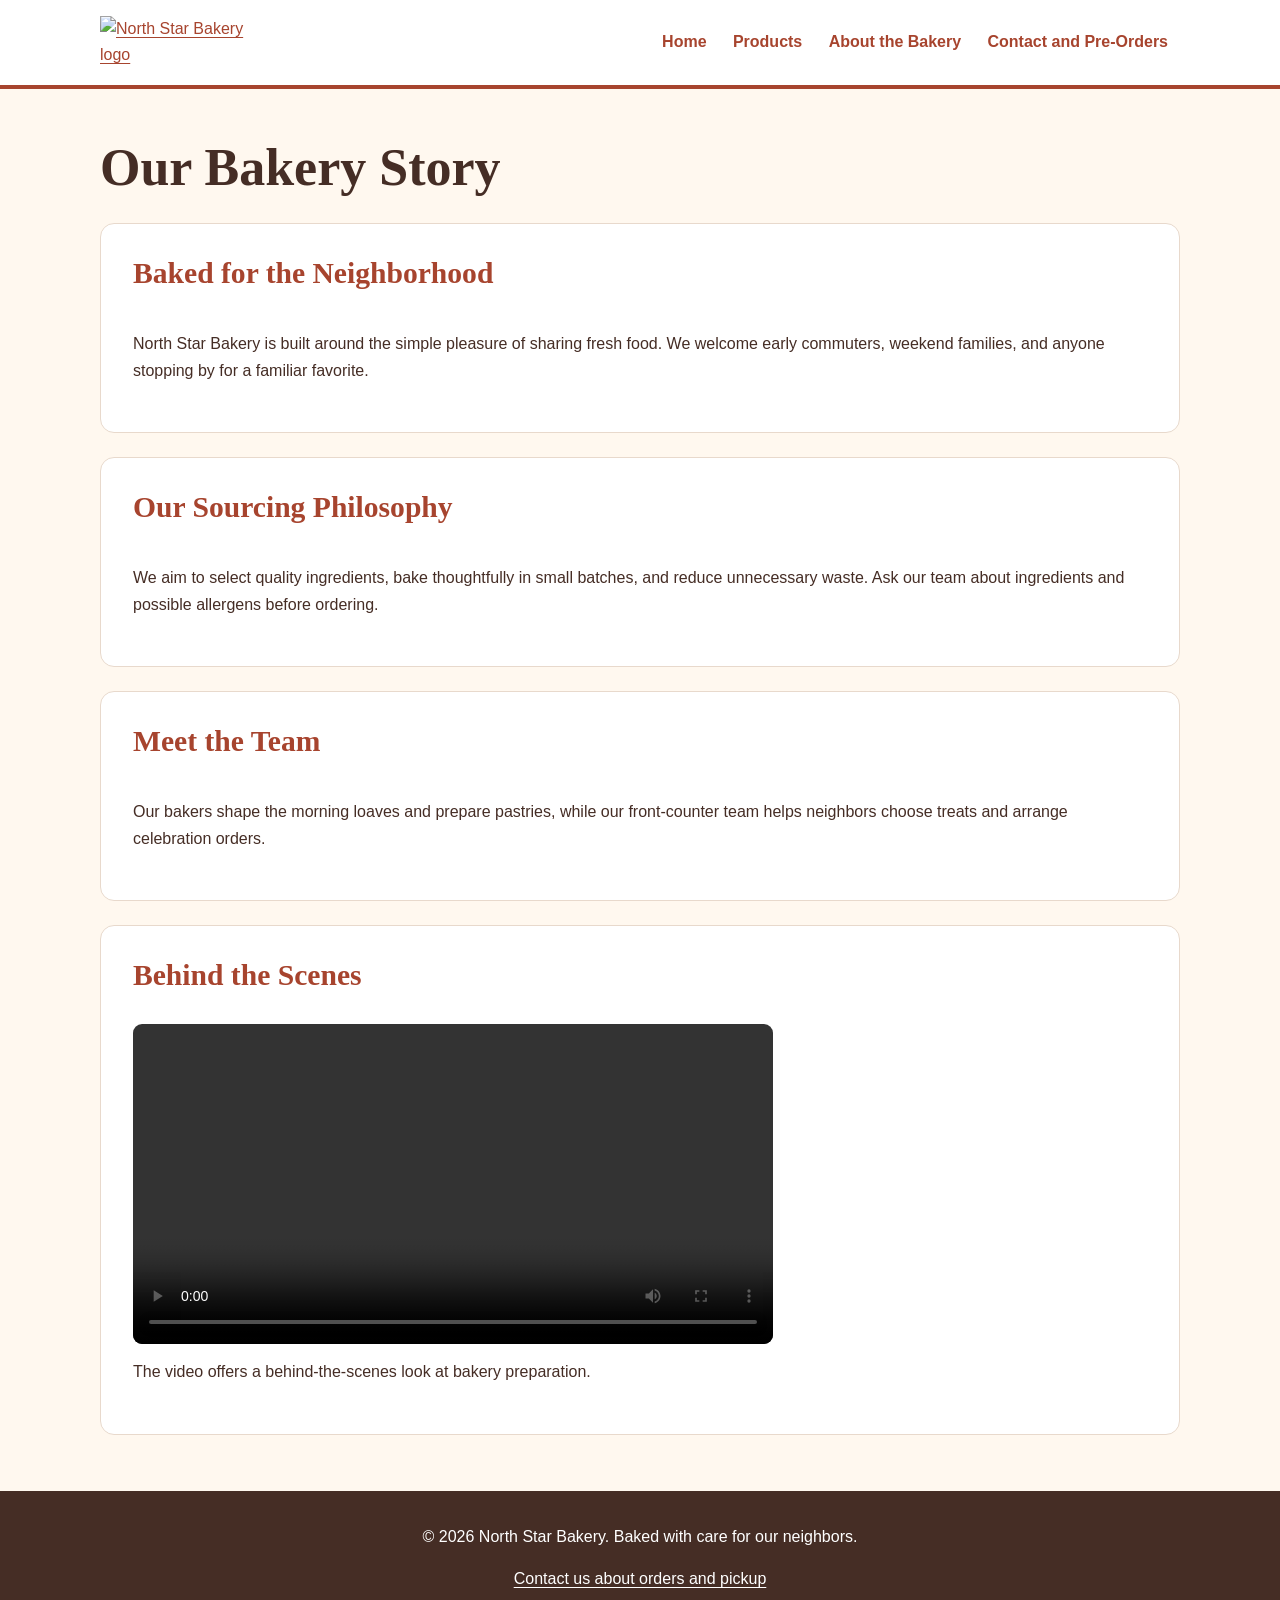
==== about.html @ 129e8047 "Add files via upload" ====
<!DOCTYPE html>
<html lang="en">
<head>
  <meta charset="UTF-8">
  <meta name="viewport" content="width=device-width, initial-scale=1.0">
  <title>About | North Star Bakery</title>
  <link rel="stylesheet" href="styles.css">
</head>
<body>
  <header>
    <a href="index.html" aria-label="North Star Bakery home">
      <img src="media/bakery-logo.png" alt="North Star Bakery logo" width="180">
    </a>
    <nav aria-label="Main navigation">
      <ul>
        <li><a href="index.html">Home</a></li>
        <li><a href="products.html">Products</a></li>
        <li><a href="about.html">About the Bakery</a></li>
        <li><a href="contact.html">Contact and Pre-Orders</a></li>
      </ul>
    </nav>
  </header>
  <main>
    <h1>Our Bakery Story</h1>
    <section aria-labelledby="story-heading">
      <h2 id="story-heading">Baked for the Neighborhood</h2>
      <p>North Star Bakery is built around the simple pleasure of sharing fresh food. We welcome early commuters, weekend families, and anyone stopping by for a familiar favorite.</p>
    </section>
    <section aria-labelledby="sourcing-heading">
      <h2 id="sourcing-heading">Our Sourcing Philosophy</h2>
      <p>We aim to select quality ingredients, bake thoughtfully in small batches, and reduce unnecessary waste. Ask our team about ingredients and possible allergens before ordering.</p>
    </section>
    <section aria-labelledby="staff-heading">
      <h2 id="staff-heading">Meet the Team</h2>
      <p>Our bakers shape the morning loaves and prepare pastries, while our front-counter team helps neighbors choose treats and arrange celebration orders.</p>
    </section>
    <section aria-labelledby="behind-heading">
      <h2 id="behind-heading">Behind the Scenes</h2>
      <video controls preload="metadata" width="640">
        <source src="media/bakery-behind-scenes.mp4" type="video/mp4">
        Your browser does not support HTML video. Please contact the bakery to learn about our baking process.
      </video>
      <p>The video offers a behind-the-scenes look at bakery preparation.</p>
    </section>
  </main>
  <footer>
    <p>&copy; 2026 North Star Bakery. Baked with care for our neighbors.</p>
    <p><a href="contact.html">Contact us about orders and pickup</a></p>
  </footer>
</body>
</html>
---- styles.css ----
/* North Star Bakery | Touchstone 3 | Mobile-first CSS */
:root {
  --cream: #FFF8EF;
  --brown: #452D25;
  --rust: #A7442E;
  --white: #FFFFFF;
}
* { box-sizing: border-box; }
html { scroll-behavior: smooth; }
body { margin: 0; background: var(--cream); color: var(--brown); font-family: Arial, Helvetica, sans-serif; line-height: 1.65; font-size: 1rem; }
a { color: var(--rust); text-underline-offset: .2em; }
a:hover { text-decoration-thickness: 2px; }
a:focus-visible, button:focus-visible, input:focus-visible, select:focus-visible, textarea:focus-visible { outline: 3px solid var(--rust); outline-offset: 3px; }
header { background: var(--white); border-bottom: 4px solid var(--rust); padding: 1rem max(1rem, calc((100vw - 1080px)/2)); display: flex; flex-direction: column; align-items: center; gap: .75rem; }
header > a { display: inline-flex; align-items: center; }
header img { max-width: 150px; height: auto; }
nav { width: 100%; }
nav ul { display: flex; flex-wrap: wrap; justify-content: center; gap: .5rem; padding: 0; margin: 0; list-style: none; }
nav a { display: block; padding: .5rem .75rem; font-weight: 700; text-decoration: none; border-radius: .45rem; }
nav a:hover, nav a:focus-visible { background: var(--cream); }
main { width: min(100% - 2rem, 1080px); margin: 2rem auto 3.5rem; }
h1,h2 { font-family: Georgia, 'Times New Roman', serif; line-height: 1.2; }
h1 { font-size: clamp(2rem, 6vw, 3.25rem); margin: 0 0 1.1rem; }
h2 { color: var(--rust); font-size: clamp(1.4rem, 3vw, 1.85rem); margin-top: 0; }
p { margin: .6rem 0 1rem; }
.intro { font-size: 1.2rem; font-weight: 700; margin-top: -.3rem; margin-bottom: 1.6rem; }
main > section { display: flex; flex-direction: column; gap: .35rem; background: var(--white); border: 1px solid #e8d9cc; border-radius: 14px; padding: 1.3rem; margin: 1.2rem 0; }
main > section ul { margin-top: 0; padding-left: 1.4rem; }
main > p { max-width: 75ch; }
img, picture, video { max-width: 100%; height: auto; }
main img, video { border-radius: 9px; }
picture { display: block; }
picture img { display: block; }
figure { margin: 1rem 0 0; max-width: 650px; }
figcaption { font-size: .93rem; padding: .55rem 0 0; font-style: italic; }
fieldset { border: 1px solid var(--brown); border-radius: 8px; padding: 1rem; margin: 1.2rem 0; min-width: 0; }
legend { font-weight: 700; padding: 0 .5rem; }
label { display: inline-block; font-weight: 700; margin-bottom: .25rem; }
input,select,textarea { color: var(--brown); font: inherit; padding: .65rem .75rem; width: 100%; max-width: 600px; background: var(--white); border: 1px solid var(--brown); border-radius: 6px; }
textarea { resize: vertical; }
button { font: inherit; font-weight: 700; padding: .8rem 1.5rem; color: var(--white); background: var(--rust); border: 2px solid var(--rust); border-radius: 7px; cursor: pointer; }
button:hover { background: var(--brown); border-color: var(--brown); }
footer { background: var(--brown); color: var(--white); text-align: center; padding: 1.5rem 1rem; }
footer a { color: var(--white); }
@media (min-width: 760px) {
  header { flex-direction: row; justify-content: space-between; }
  header img { max-width: 160px; }
  nav { width: auto; }
  nav ul { justify-content: flex-end; gap: .15rem; }
  main { margin-top: 3rem; }
  main > section { padding: 2rem; }
  main > section:has(> img), main > section:has(> picture) { align-items: flex-start; }
  main > section > img, main > section > picture { max-width: 740px; }
  fieldset { padding: 1.4rem 1.6rem; }
}
@media (min-width: 1050px) {
  main > section { margin-top: 1.5rem; }
}
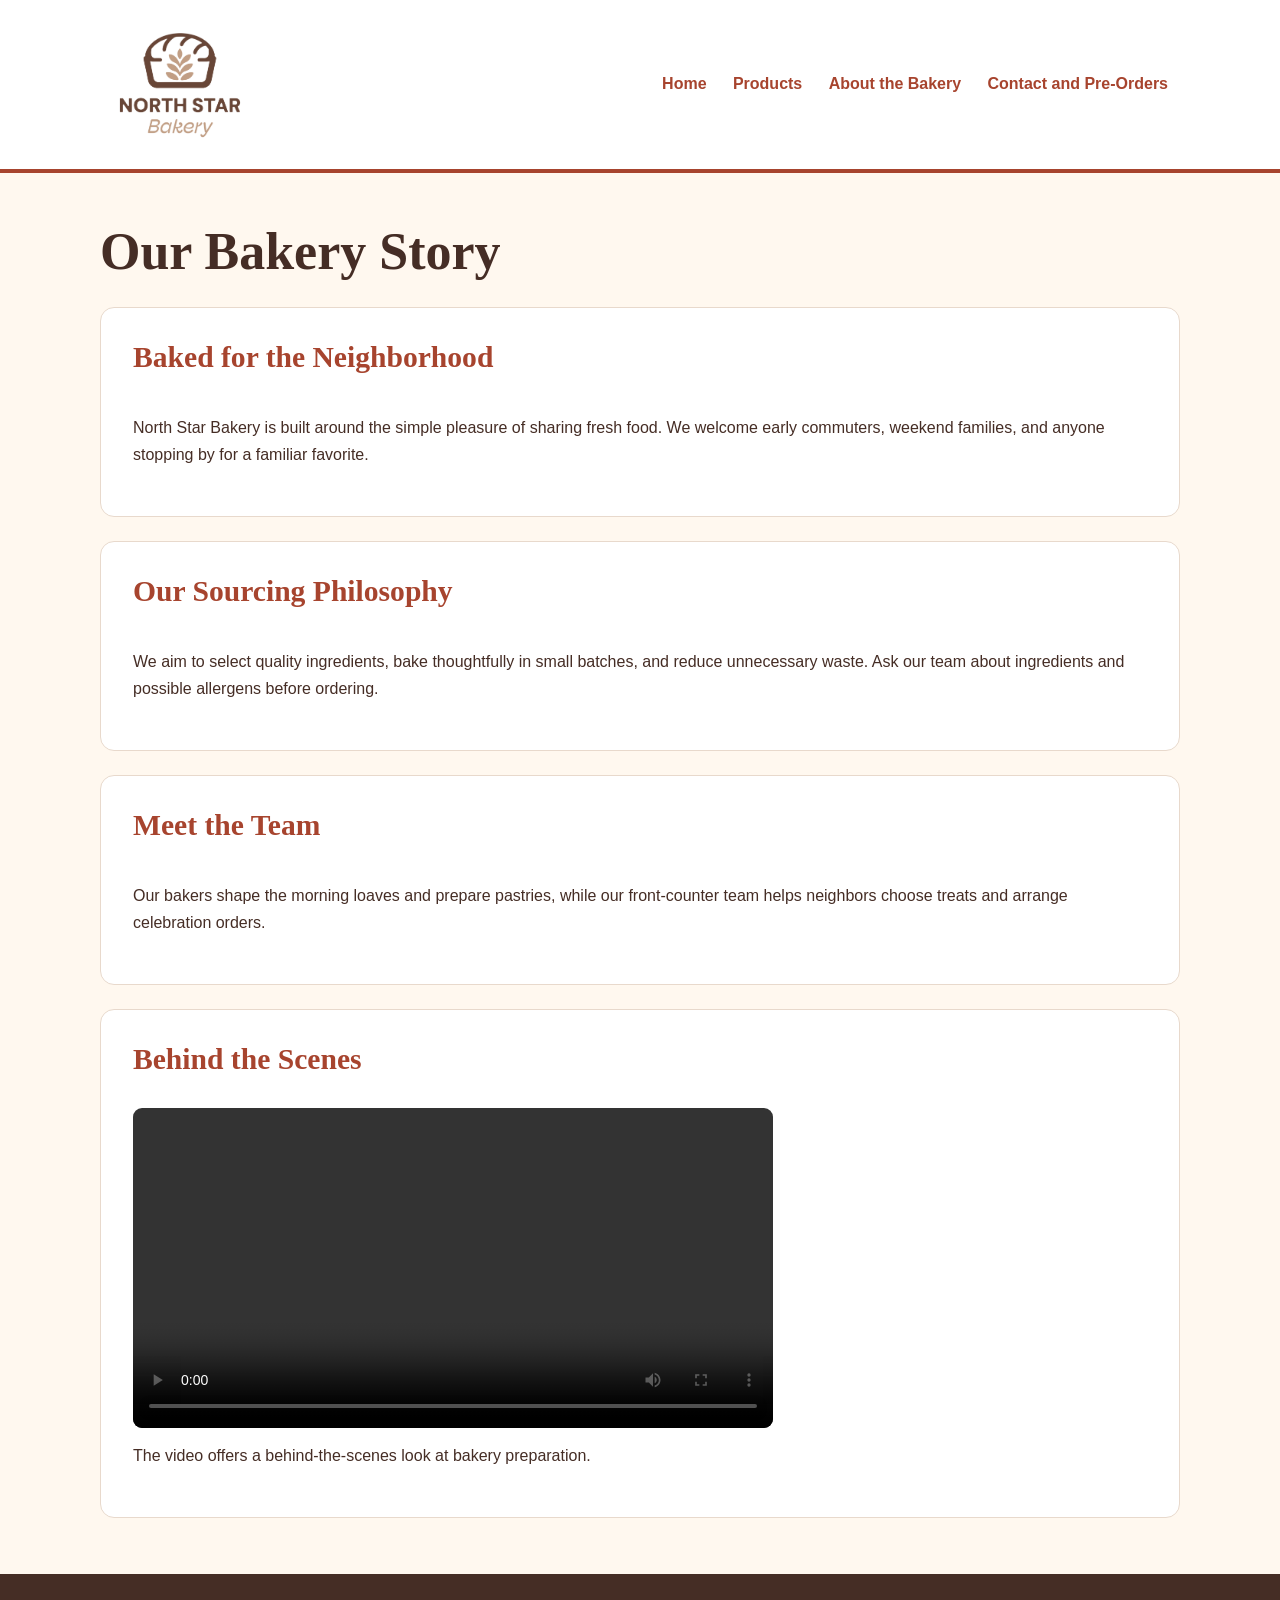
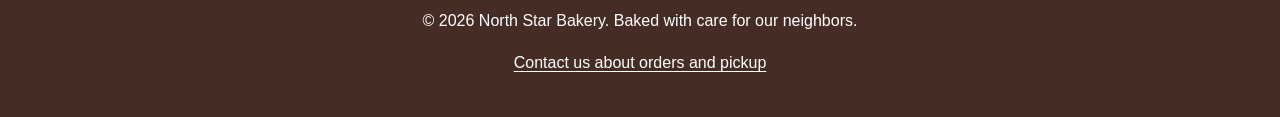
==== commit d9c49342: "Update about.html" ====
--- a/about.html
+++ b/about.html
@@ -1,3 +1,4 @@
+
 <!DOCTYPE html>
 <html lang="en">
 <head>
@@ -9,8 +10,9 @@
 <body>
   <header>
     <a href="index.html" aria-label="North Star Bakery home">
-      <img src="media/bakery-logo.png" alt="North Star Bakery logo" width="180">
+      <img src="media/bakery-logo_c.png" alt="North Star Bakery logo" width="180">
     </a>
+
     <nav aria-label="Main navigation">
       <ul>
         <li><a href="index.html">Home</a></li>
@@ -20,32 +22,61 @@
       </ul>
     </nav>
   </header>
+
   <main>
     <h1>Our Bakery Story</h1>
+
     <section aria-labelledby="story-heading">
       <h2 id="story-heading">Baked for the Neighborhood</h2>
-      <p>North Star Bakery is built around the simple pleasure of sharing fresh food. We welcome early commuters, weekend families, and anyone stopping by for a familiar favorite.</p>
+      <p>
+        North Star Bakery is built around the simple pleasure of
+        sharing fresh food. We welcome early commuters, weekend
+        families, and anyone stopping by for a familiar favorite.
+      </p>
     </section>
+
     <section aria-labelledby="sourcing-heading">
       <h2 id="sourcing-heading">Our Sourcing Philosophy</h2>
-      <p>We aim to select quality ingredients, bake thoughtfully in small batches, and reduce unnecessary waste. Ask our team about ingredients and possible allergens before ordering.</p>
+      <p>
+        We aim to select quality ingredients, bake thoughtfully
+        in small batches, and reduce unnecessary waste.
+        Ask our team about ingredients and possible allergens
+        before ordering.
+      </p>
     </section>
+
     <section aria-labelledby="staff-heading">
       <h2 id="staff-heading">Meet the Team</h2>
-      <p>Our bakers shape the morning loaves and prepare pastries, while our front-counter team helps neighbors choose treats and arrange celebration orders.</p>
+      <p>
+        Our bakers shape the morning loaves and prepare pastries,
+        while our front-counter team helps neighbors choose treats
+        and arrange celebration orders.
+      </p>
     </section>
+
     <section aria-labelledby="behind-heading">
       <h2 id="behind-heading">Behind the Scenes</h2>
+
       <video controls preload="metadata" width="640">
-        <source src="media/bakery-behind-scenes.mp4" type="video/mp4">
-        Your browser does not support HTML video. Please contact the bakery to learn about our baking process.
+        <source
+          src="media/bakery-behind-scenes_c.mp4"
+          type="video/mp4">
+        Your browser does not support HTML video.
+        Please contact the bakery to learn about our baking process.
       </video>
-      <p>The video offers a behind-the-scenes look at bakery preparation.</p>
+
+      <p>
+        The video offers a behind-the-scenes look
+        at bakery preparation.
+      </p>
     </section>
   </main>
+
   <footer>
     <p>&copy; 2026 North Star Bakery. Baked with care for our neighbors.</p>
-    <p><a href="contact.html">Contact us about orders and pickup</a></p>
+    <p>
+      <a href="contact.html">Contact us about orders and pickup</a>
+    </p>
   </footer>
 </body>
 </html>
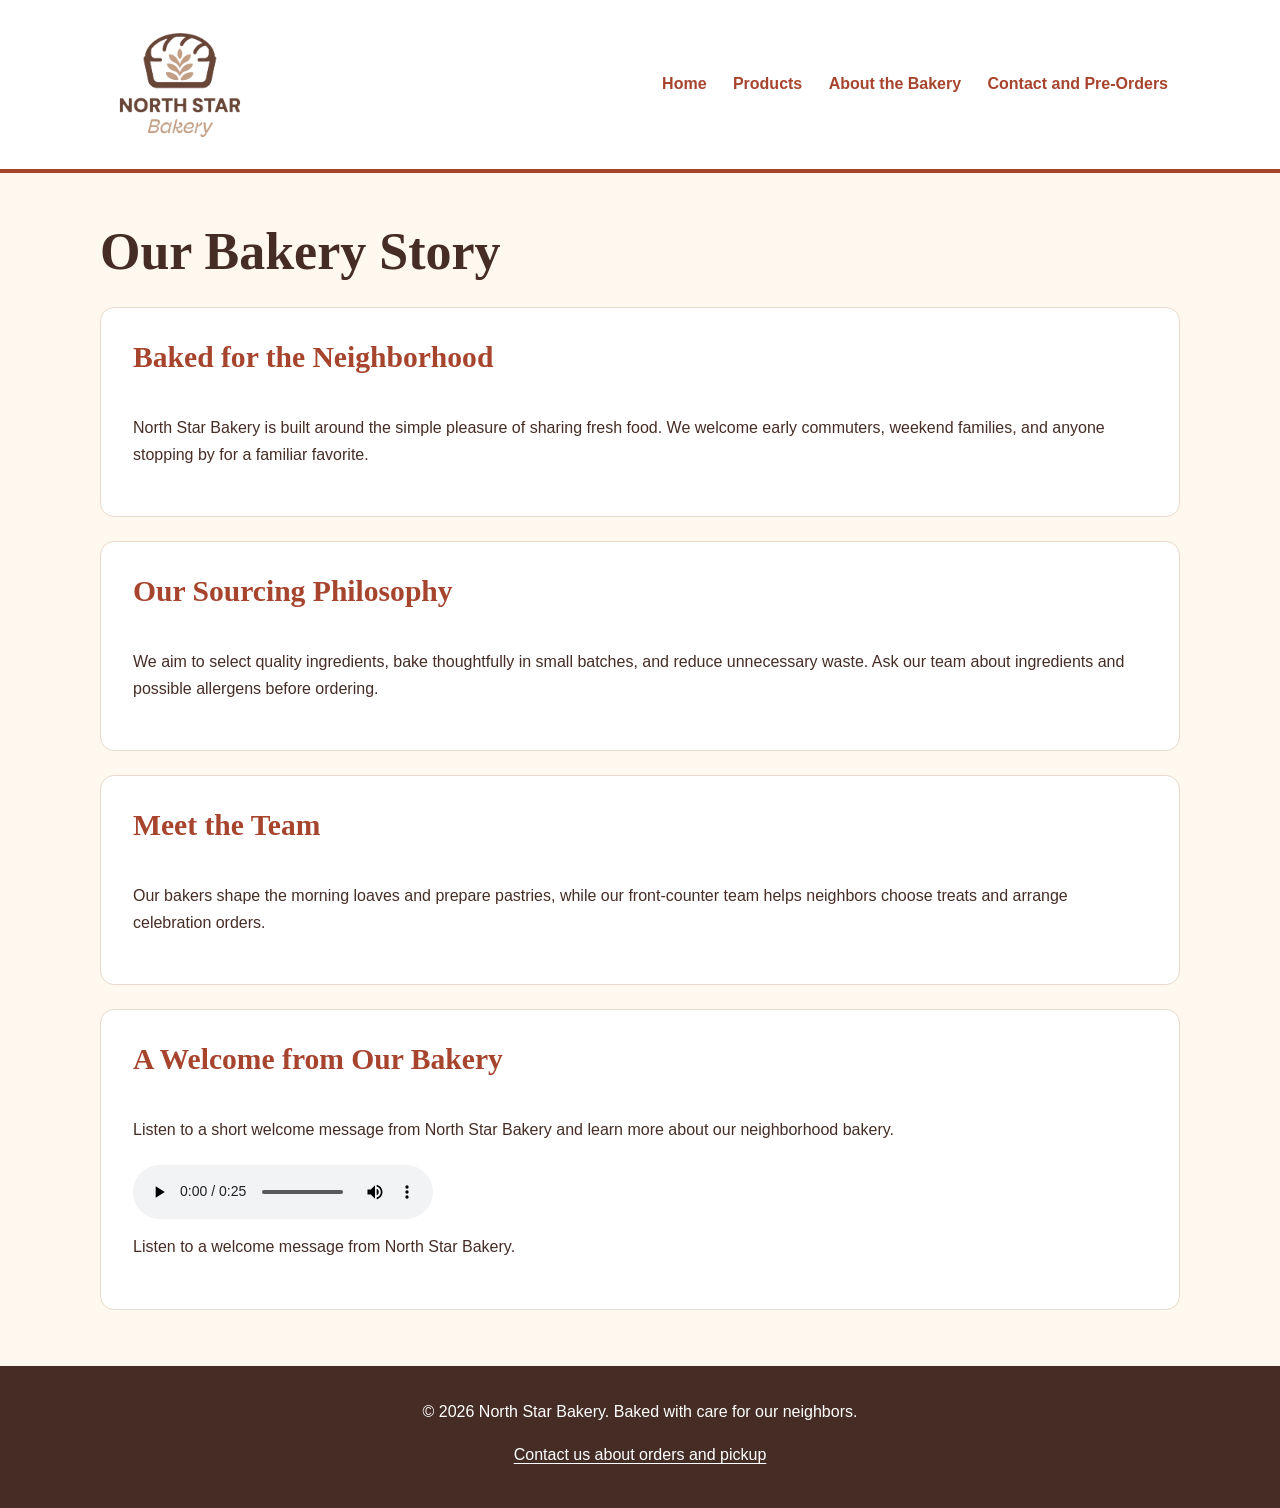
==== commit 9b0bf8e3: "Update about.html" ====
--- a/about.html
+++ b/about.html
@@ -10,7 +10,10 @@
 <body>
   <header>
     <a href="index.html" aria-label="North Star Bakery home">
-      <img src="media/bakery-logo_c.png" alt="North Star Bakery logo" width="180">
+      <img
+        src="media/bakery-logo_c.png"
+        alt="North Star Bakery logo"
+        width="180">
     </a>
 
     <nav aria-label="Main navigation">
@@ -29,9 +32,10 @@
     <section aria-labelledby="story-heading">
       <h2 id="story-heading">Baked for the Neighborhood</h2>
       <p>
-        North Star Bakery is built around the simple pleasure of
-        sharing fresh food. We welcome early commuters, weekend
-        families, and anyone stopping by for a familiar favorite.
+        North Star Bakery is built around the simple pleasure
+        of sharing fresh food. We welcome early commuters,
+        weekend families, and anyone stopping by for a
+        familiar favorite.
       </p>
     </section>
 
@@ -48,34 +52,43 @@
     <section aria-labelledby="staff-heading">
       <h2 id="staff-heading">Meet the Team</h2>
       <p>
-        Our bakers shape the morning loaves and prepare pastries,
-        while our front-counter team helps neighbors choose treats
-        and arrange celebration orders.
+        Our bakers shape the morning loaves and prepare
+        pastries, while our front-counter team helps neighbors
+        choose treats and arrange celebration orders.
       </p>
     </section>
 
     <section aria-labelledby="behind-heading">
-      <h2 id="behind-heading">Behind the Scenes</h2>
-
-      <video controls preload="metadata" width="640">
-        <source
-          src="media/bakery-behind-scenes_c.mp4"
-          type="video/mp4">
-        Your browser does not support HTML video.
-        Please contact the bakery to learn about our baking process.
-      </video>
+      <h2 id="behind-heading">A Welcome from Our Bakery</h2>
 
       <p>
-        The video offers a behind-the-scenes look
-        at bakery preparation.
+        Listen to a short welcome message from North Star
+        Bakery and learn more about our neighborhood bakery.
+      </p>
+
+      <audio controls preload="metadata">
+        <source
+          src="media/bakery-welcome_c.mp3"
+          type="audio/mpeg">
+        Your browser does not support HTML audio.
+        Please contact the bakery for more information.
+      </audio>
+
+      <p>
+        Listen to a welcome message from North Star Bakery.
       </p>
     </section>
   </main>
 
   <footer>
-    <p>&copy; 2026 North Star Bakery. Baked with care for our neighbors.</p>
     <p>
-      <a href="contact.html">Contact us about orders and pickup</a>
+      &copy; 2026 North Star Bakery.
+      Baked with care for our neighbors.
+    </p>
+    <p>
+      <a href="contact.html">
+        Contact us about orders and pickup
+      </a>
     </p>
   </footer>
 </body>
